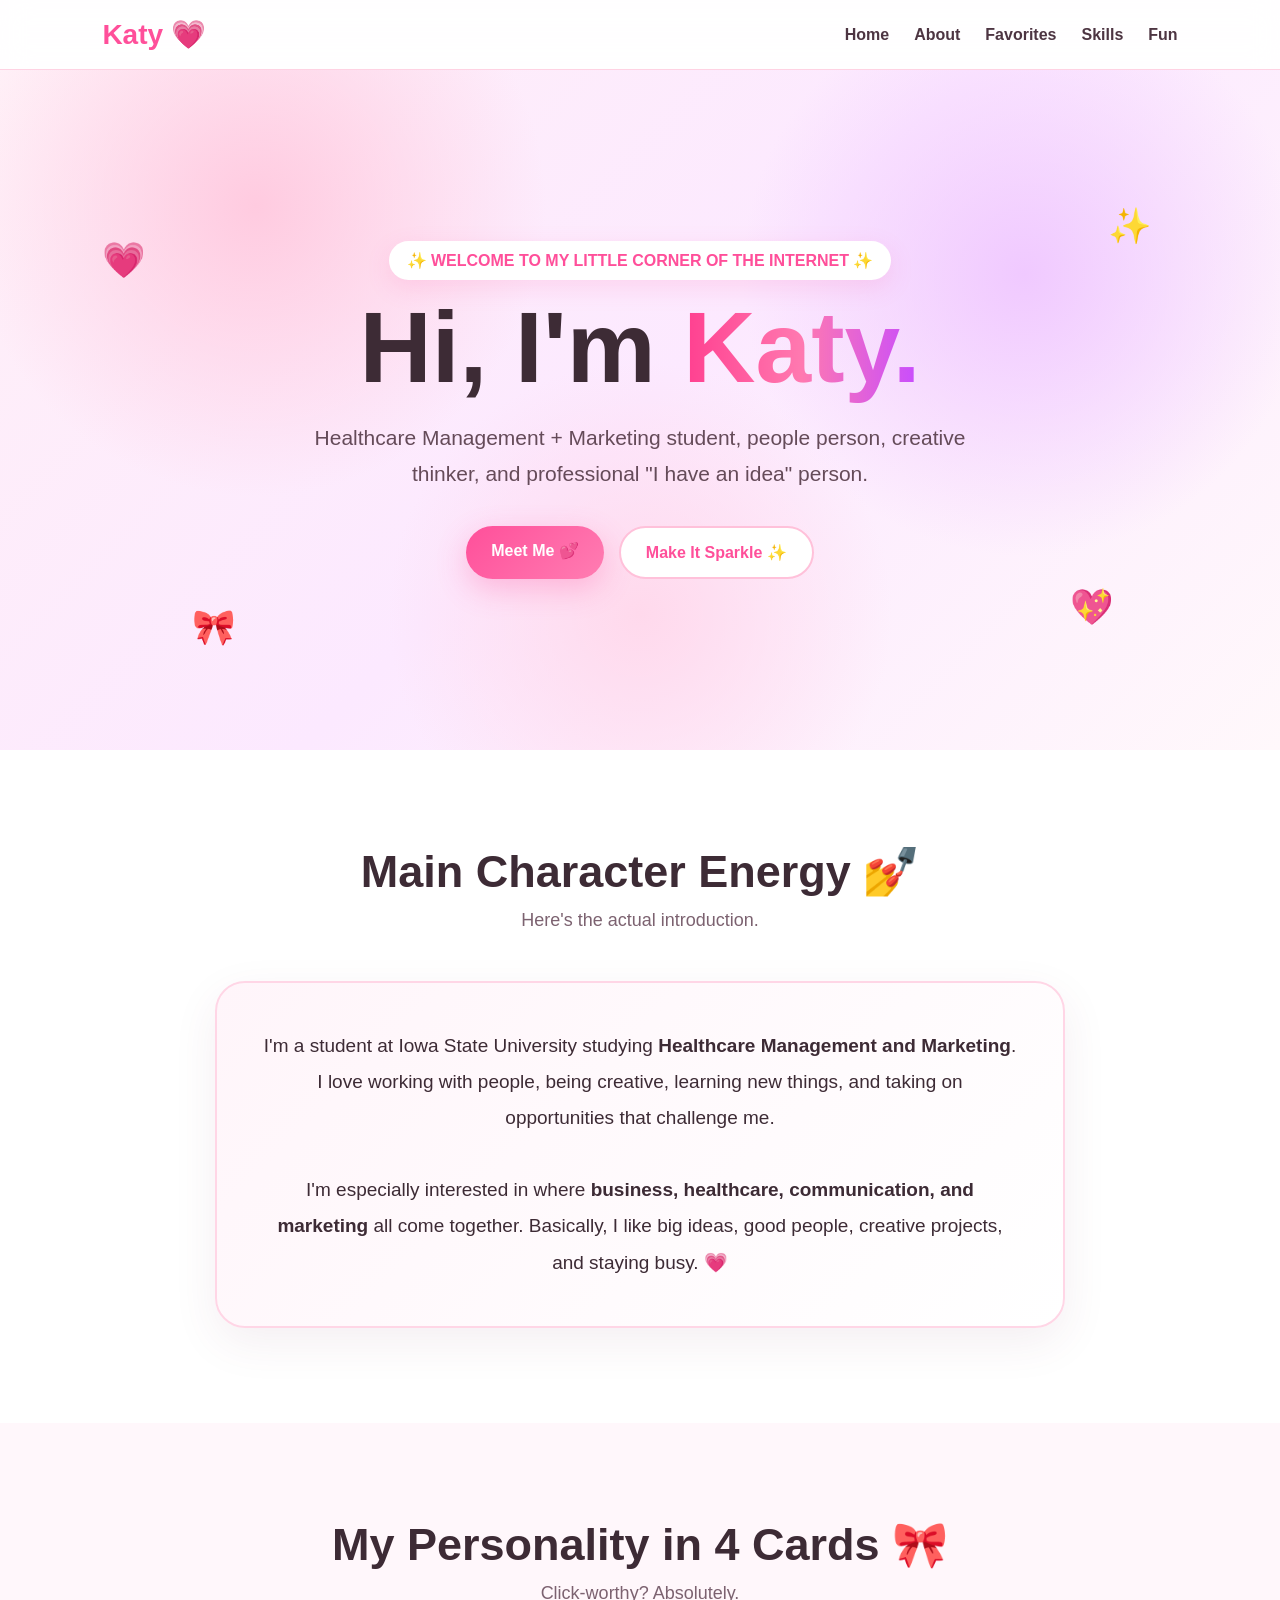
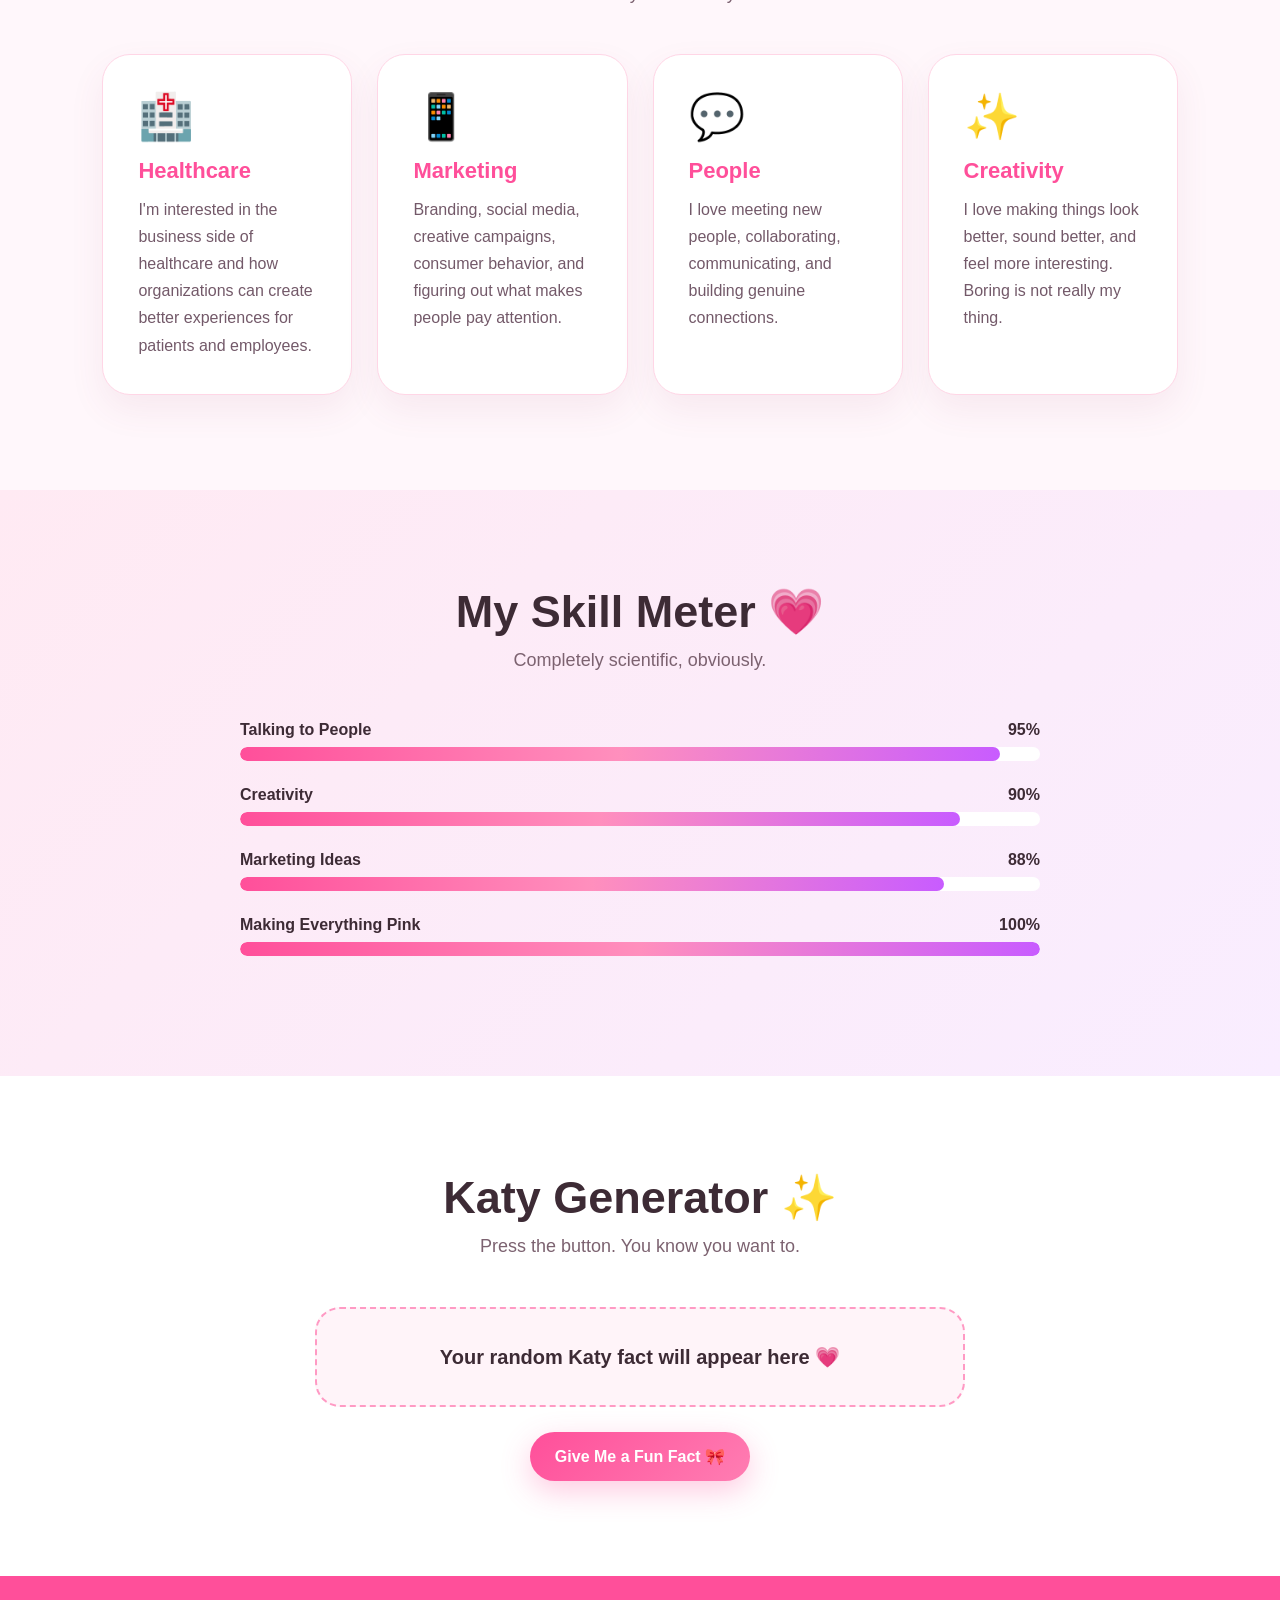
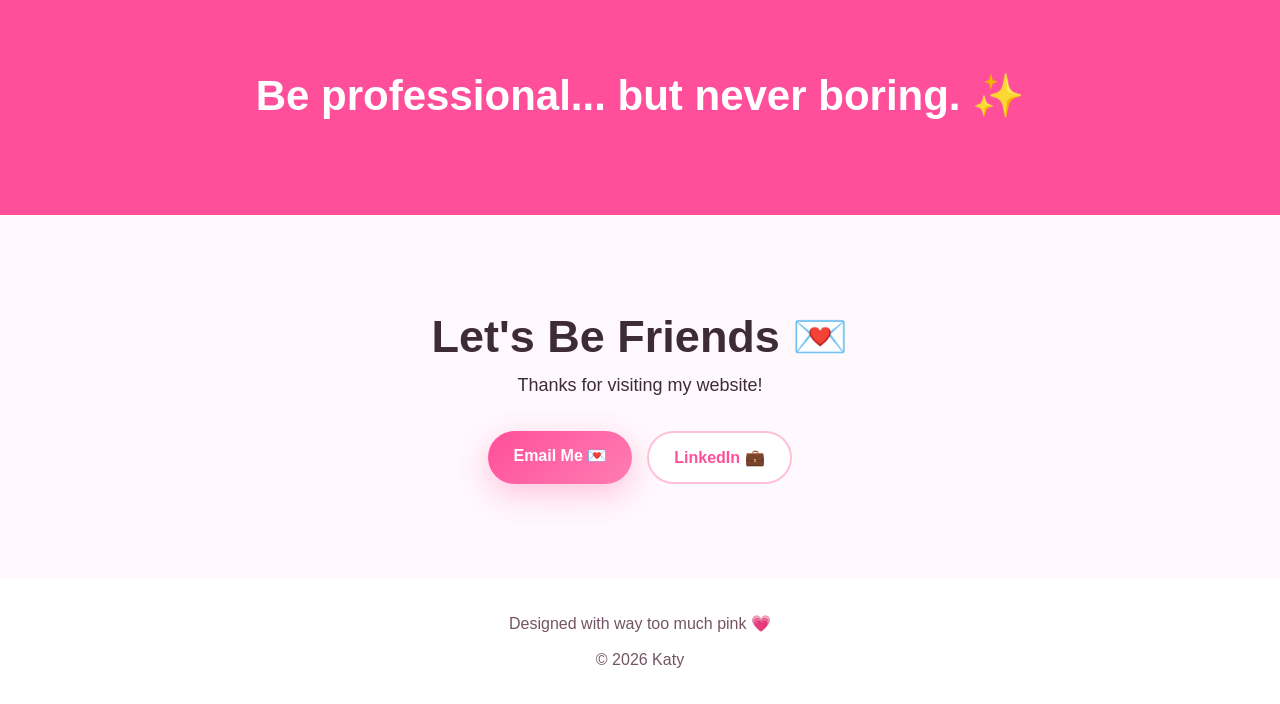
==== index.html @ a63b9158 "Create index.html" ====
<!DOCTYPE html>
<html lang="en">
<head>
  <meta charset="UTF-8" />
  <meta name="viewport" content="width=device-width, initial-scale=1.0" />
  <title>Katy's World 💗</title>

  <style>
    * {
      margin: 0;
      padding: 0;
      box-sizing: border-box;
    }

    html {
      scroll-behavior: smooth;
    }

    body {
      font-family: Arial, Helvetica, sans-serif;
      background: #fff7fb;
      color: #3d2b35;
      overflow-x: hidden;
    }

    /* ================= NAV ================= */

    nav {
      display: flex;
      justify-content: space-between;
      align-items: center;
      padding: 18px 8%;
      position: sticky;
      top: 0;
      z-index: 1000;

      background: rgba(255,255,255,.88);
      backdrop-filter: blur(15px);

      border-bottom: 1px solid #ffd2e3;
    }

    .logo {
      font-size: 28px;
      font-weight: 900;
      color: #ff4f9a;
    }

    nav ul {
      list-style: none;
      display: flex;
      gap: 25px;
    }

    nav a {
      color: #4d3542;
      text-decoration: none;
      font-weight: 700;
      transition: .3s;
    }

    nav a:hover {
      color: #ff4f9a;
    }

    /* ================= HERO ================= */

    .hero {
      min-height: 680px;
      display: flex;
      align-items: center;
      justify-content: center;
      text-align: center;
      padding: 80px 20px;

      position: relative;
      overflow: hidden;

      background:
        radial-gradient(circle at 20% 20%, #ffcbe0 0, transparent 25%),
        radial-gradient(circle at 80% 30%, #f0c9ff 0, transparent 25%),
        radial-gradient(circle at 50% 80%, #ffd9ec 0, transparent 30%),
        linear-gradient(135deg, #fff0f7, #fce9ff, #fff8fb);
    }

    .hero-content {
      max-width: 900px;
      z-index: 5;
    }

    .mini-title {
      display: inline-block;
      background: white;
      padding: 10px 18px;
      border-radius: 30px;
      margin-bottom: 20px;

      color: #ff4f9a;
      font-weight: 900;

      box-shadow: 0 8px 25px rgba(255,79,154,.15);
    }

    .hero h1 {
      font-size: clamp(55px, 9vw, 100px);
      line-height: .95;
      margin-bottom: 25px;
      font-weight: 900;
    }

    .hero h1 span {
      background: linear-gradient(
        90deg,
        #ff3f8f,
        #ff79b0,
        #c74cff
      );

      -webkit-background-clip: text;
      -webkit-text-fill-color: transparent;
    }

    .hero p {
      max-width: 700px;
      margin: auto;
      font-size: 21px;
      line-height: 1.7;
      color: #654b59;
    }

    .buttons {
      display: flex;
      justify-content: center;
      gap: 15px;
      flex-wrap: wrap;
      margin-top: 35px;
    }

    .btn {
      border: none;
      text-decoration: none;
      font-size: 16px;
      font-weight: 900;
      padding: 15px 25px;
      border-radius: 100px;
      cursor: pointer;
      transition: .3s ease;
    }

    .pink-btn {
      background: linear-gradient(135deg,#ff4f9a,#ff7db2);
      color: white;
      box-shadow: 0 10px 30px rgba(255,79,154,.3);
    }

    .pink-btn:hover {
      transform: translateY(-5px) scale(1.04);
      box-shadow: 0 15px 35px rgba(255,79,154,.4);
    }

    .white-btn {
      background: white;
      color: #ff4f9a;
      border: 2px solid #ffc1da;
    }

    .white-btn:hover {
      transform: translateY(-5px);
      background: #fff0f6;
    }

    /* FLOATING DECOR */

    .float {
      position: absolute;
      font-size: 35px;
      animation: float 5s ease-in-out infinite;
    }

    .f1 {
      left: 8%;
      top: 25%;
    }

    .f2 {
      right: 10%;
      top: 20%;
      animation-delay: 1s;
    }

    .f3 {
      left: 15%;
      bottom: 15%;
      animation-delay: 2s;
    }

    .f4 {
      right: 13%;
      bottom: 18%;
      animation-delay: 3s;
    }

    @keyframes float {
      0%,100% {
        transform: translateY(0) rotate(0deg);
      }

      50% {
        transform: translateY(-20px) rotate(8deg);
      }
    }

    /* ================= SECTIONS ================= */

    section {
      padding: 95px 8%;
    }

    .title {
      text-align: center;
      font-size: 45px;
      margin-bottom: 12px;
    }

    .subtitle {
      text-align: center;
      color: #7c6270;
      margin-bottom: 50px;
      font-size: 18px;
    }

    /* ================= ABOUT ================= */

    .about {
      background: white;
    }

    .about-box {
      max-width: 850px;
      margin: auto;
      padding: 45px;

      background: linear-gradient(135deg,#fff5fa,#fff);
      border: 2px solid #ffd6e6;
      border-radius: 30px;

      box-shadow: 0 15px 45px rgba(118,55,83,.08);
    }

    .about-box p {
      text-align: center;
      font-size: 19px;
      line-height: 1.9;
    }

    /* ================= CARDS ================= */

    .card-grid {
      display: grid;
      grid-template-columns: repeat(auto-fit,minmax(230px,1fr));
      gap: 25px;
    }

    .card {
      background: white;
      border-radius: 28px;
      padding: 35px;

      border: 1px solid #ffd6e6;

      box-shadow:
        0 15px 35px rgba(151,67,105,.08);

      transition: .35s ease;
    }

    .card:hover {
      transform: translateY(-12px) rotate(-1deg);
      box-shadow:
        0 25px 50px rgba(255,79,154,.18);

      border-color: #ff9ac4;
    }

    .emoji {
      font-size: 45px;
      margin-bottom: 15px;
    }

    .card h3 {
      color: #ff4f9a;
      font-size: 22px;
      margin-bottom: 12px;
    }

    .card p {
      line-height: 1.7;
      color: #735969;
    }

    /* ================= SKILLS ================= */

    .skills {
      background: linear-gradient(135deg,#ffeaf3,#f9edff);
    }

    .skill-wrap {
      max-width: 800px;
      margin: auto;
    }

    .skill {
      margin: 25px 0;
    }

    .skill-top {
      display: flex;
      justify-content: space-between;
      margin-bottom: 8px;
      font-weight: 800;
    }

    .skill-bar {
      height: 14px;
      background: white;
      border-radius: 50px;
      overflow: hidden;
    }

    .skill-fill {
      height: 100%;
      border-radius: 50px;
      background: linear-gradient(
        90deg,
        #ff4f9a,
        #ff8fbd,
        #c85cff
      );
    }

    /* ================= FUN FACT ================= */

    .fun {
      text-align: center;
      background: white;
    }

    .fact-box {
      max-width: 650px;
      margin: 25px auto;
      min-height: 100px;

      display: flex;
      align-items: center;
      justify-content: center;

      padding: 25px;
      border-radius: 25px;

      background: #fff4f9;
      border: 2px dashed #ff9ac4;

      font-size: 20px;
      font-weight: 700;
    }

    /* ================= QUOTE ================= */

    .quote {
      text-align: center;
      background: #ff4f9a;
      color: white;
    }

    .quote h2 {
      font-size: 42px;
      max-width: 800px;
      margin: auto;
    }

    /* ================= CONTACT ================= */

    .contact {
      text-align: center;
      background: #fff8fc;
    }

    .contact p {
      margin-bottom: 25px;
      font-size: 18px;
    }

    /* ================= FOOTER ================= */

    footer {
      padding: 35px;
      text-align: center;
      color: #745464;
      background: white;
    }

    /* ================= CONFETTI ================= */

    .confetti {
      position: fixed;
      width: 10px;
      height: 10px;
      top: -10px;
      border-radius: 3px;
      z-index: 9999;

      animation: fall 2.5s linear forwards;
    }

    @keyframes fall {
      to {
        transform: translateY(100vh) rotate(720deg);
        opacity: 0;
      }
    }

    /* ================= MOBILE ================= */

    @media(max-width:700px) {

      nav {
        flex-direction: column;
        gap: 12px;
      }

      nav ul {
        gap: 12px;
        font-size: 13px;
      }

      .hero {
        min-height: 600px;
      }

      .float {
        font-size: 25px;
      }

      .title {
        font-size: 35px;
      }

      .about-box {
        padding: 28px;
      }
    }

  </style>
</head>

<body>

  <!-- NAVIGATION -->

  <nav>

    <div class="logo">
      Katy 💗
    </div>

    <ul>
      <li><a href="#home">Home</a></li>
      <li><a href="#about">About</a></li>
      <li><a href="#favorites">Favorites</a></li>
      <li><a href="#skills">Skills</a></li>
      <li><a href="#fun">Fun</a></li>
    </ul>

  </nav>


  <!-- HERO -->

  <section class="hero" id="home">

    <div class="float f1">💗</div>
    <div class="float f2">✨</div>
    <div class="float f3">🎀</div>
    <div class="float f4">💖</div>

    <div class="hero-content">

      <div class="mini-title">
        ✨ WELCOME TO MY LITTLE CORNER OF THE INTERNET ✨
      </div>

      <h1>
        Hi, I'm <span>Katy.</span>
      </h1>

      <p>
        Healthcare Management + Marketing student,
        people person, creative thinker, and professional
        "I have an idea" person.
      </p>

      <div class="buttons">

        <a href="#about" class="btn pink-btn">
          Meet Me 💕
        </a>

        <button class="btn white-btn" id="confettiButton">
          Make It Sparkle ✨
        </button>

      </div>

    </div>

  </section>


  <!-- ABOUT -->

  <section class="about" id="about">

    <h2 class="title">
      Main Character Energy 💅
    </h2>

    <p class="subtitle">
      Here's the actual introduction.
    </p>

    <div class="about-box">

      <p>
        I'm a student at Iowa State University studying
        <strong>Healthcare Management and Marketing</strong>.
        I love working with people, being creative,
        learning new things, and taking on opportunities
        that challenge me.

        <br><br>

        I'm especially interested in where
        <strong>business, healthcare, communication,
        and marketing</strong> all come together.

        Basically, I like big ideas, good people,
        creative projects, and staying busy. 💗
      </p>

    </div>

  </section>


  <!-- FAVORITES -->

  <section id="favorites">

    <h2 class="title">
      My Personality in 4 Cards 🎀
    </h2>

    <p class="subtitle">
      Click-worthy? Absolutely.
    </p>

    <div class="card-grid">

      <div class="card">

        <div class="emoji">🏥</div>

        <h3>Healthcare</h3>

        <p>
          I'm interested in the business side of healthcare
          and how organizations can create better experiences
          for patients and employees.
        </p>

      </div>


      <div class="card">

        <div class="emoji">📱</div>

        <h3>Marketing</h3>

        <p>
          Branding, social media, creative campaigns,
          consumer behavior, and figuring out what
          makes people pay attention.
        </p>

      </div>


      <div class="card">

        <div class="emoji">💬</div>

        <h3>People</h3>

        <p>
          I love meeting new people, collaborating,
          communicating, and building genuine connections.
        </p>

      </div>


      <div class="card">

        <div class="emoji">✨</div>

        <h3>Creativity</h3>

        <p>
          I love making things look better,
          sound better, and feel more interesting.
          Boring is not really my thing.
        </p>

      </div>

    </div>

  </section>


  <!-- SKILLS -->

  <section class="skills" id="skills">

    <h2 class="title">
      My Skill Meter 💗
    </h2>

    <p class="subtitle">
      Completely scientific, obviously.
    </p>

    <div class="skill-wrap">

      <div class="skill">

        <div class="skill-top">
          <span>Talking to People</span>
          <span>95%</span>
        </div>

        <div class="skill-bar">
          <div class="skill-fill" style="width:95%"></div>
        </div>

      </div>


      <div class="skill">

        <div class="skill-top">
          <span>Creativity</span>
          <span>90%</span>
        </div>

        <div class="skill-bar">
          <div class="skill-fill" style="width:90%"></div>
        </div>

      </div>


      <div class="skill">

        <div class="skill-top">
          <span>Marketing Ideas</span>
          <span>88%</span>
        </div>

        <div class="skill-bar">
          <div class="skill-fill" style="width:88%"></div>
        </div>

      </div>


      <div class="skill">

        <div class="skill-top">
          <span>Making Everything Pink</span>
          <span>100%</span>
        </div>

        <div class="skill-bar">
          <div class="skill-fill" style="width:100%"></div>
        </div>

      </div>

    </div>

  </section>


  <!-- FUN FACT -->

  <section class="fun" id="fun">

    <h2 class="title">
      Katy Generator ✨
    </h2>

    <p class="subtitle">
      Press the button. You know you want to.
    </p>

    <div class="fact-box" id="factBox">
      Your random Katy fact will appear here 💗
    </div>

    <button class="btn pink-btn" id="factButton">
      Give Me a Fun Fact 🎀
    </button>

  </section>


  <!-- QUOTE -->

  <section class="quote">

    <h2>
      Be professional... but never boring. ✨
    </h2>

  </section>


  <!-- CONTACT -->

  <section class="contact">

    <h2 class="title">
      Let's Be Friends 💌
    </h2>

    <p>
      Thanks for visiting my website!
    </p>

    <div class="buttons">

      <a
        class="btn pink-btn"
        href="mailto:youremail@example.com"
      >
        Email Me 💌
      </a>

      <a
        class="btn white-btn"
        href="https://www.linkedin.com/"
        target="_blank"
      >
        LinkedIn 💼
      </a>

    </div>

  </section>


  <!-- FOOTER -->

  <footer>

    Designed with way too much pink 💗
    <br><br>
    © 2026 Katy

  </footer>


  <script>

    /* RANDOM FACT BUTTON */

    const facts = [

      "🎓 I study Healthcare Management and Marketing at Iowa State University.",

      "💬 I love meeting new people and working with different personalities.",

      "📱 Marketing and social media are some of my favorite creative interests.",

      "✨ I love trying new things and finding opportunities to grow.",

      "💗 Pink automatically makes everything better.",

      "🌪️ Go Cyclones!",

      "💼 My ideal career combines business, healthcare, communication, and people.",

      "🎀 I firmly believe a website can be professional AND cute."

    ];

    const factButton =
      document.getElementById("factButton");

    const factBox =
      document.getElementById("factBox");

    factButton.addEventListener("click", () => {

      const random =
        Math.floor(Math.random() * facts.length);

      factBox.textContent = facts[random];

    });


    /* CONFETTI BUTTON */

    const confettiButton =
      document.getElementById("confettiButton");

    confettiButton.addEventListener("click", () => {

      const colors = [
        "#ff4f9a",
        "#ff9ac4",
        "#ffc7dd",
        "#d875ff",
        "#ffffff"
      ];

      for(let i = 0; i < 70; i++) {

        const confetti =
          document.createElement("div");

        confetti.classList.add("confetti");

        confetti.style.left =
          Math.random() * 100 + "vw";

        confetti.style.background =
          colors[
            Math.floor(
              Math.random() * colors.length
            )
          ];

        confetti.style.animationDuration =
          (1.5 + Math.random() * 2) + "s";

        document.body.appendChild(confetti);

        setTimeout(() => {
          confetti.remove();
        }, 3500);

      }

    });

  </script>

</body>
</html>
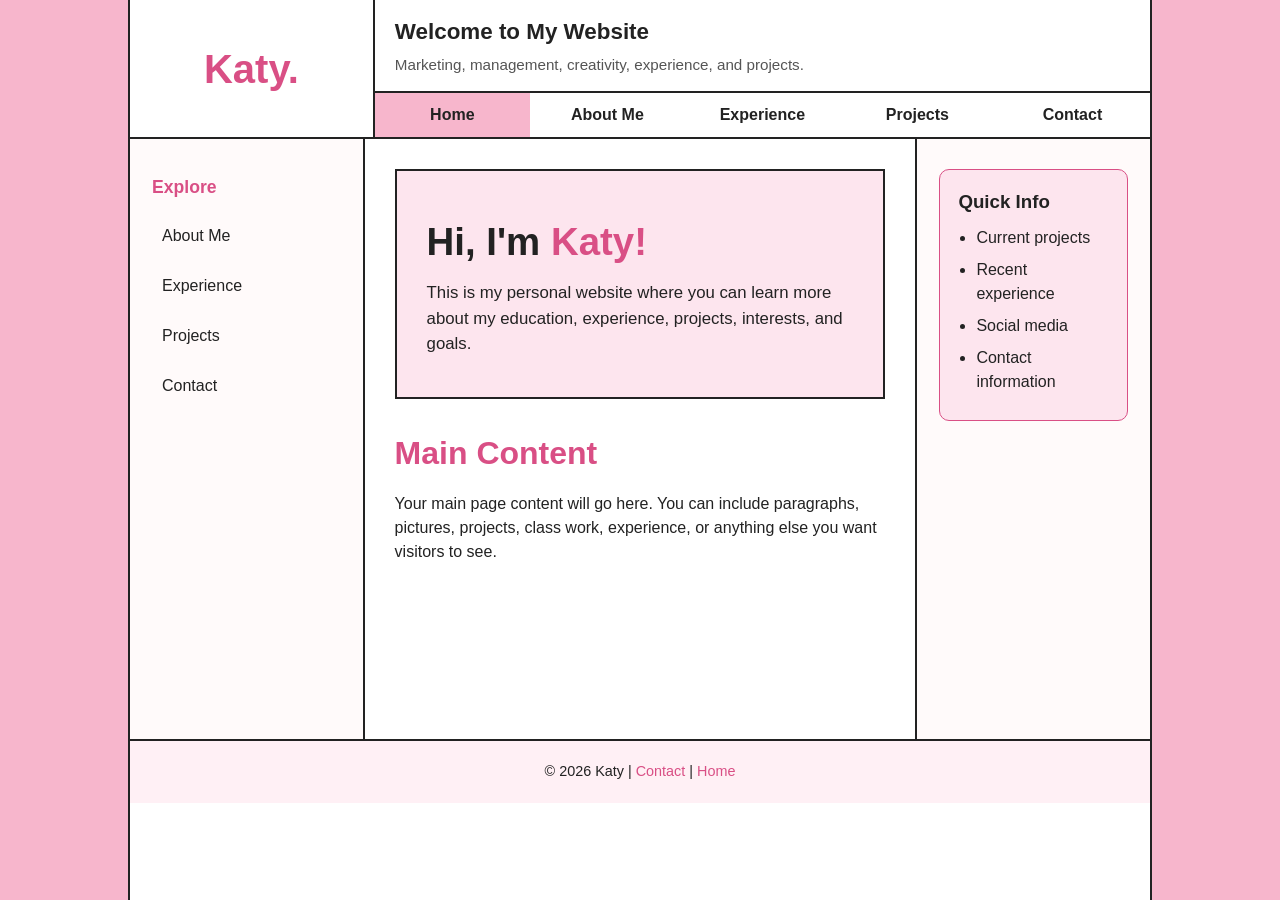
==== commit 6864b7ab: "Update index.html" ====
--- a/index.html
+++ b/index.html
@@ -1,873 +1,269 @@
 <!DOCTYPE html>
+
 <html lang="en">
+
 <head>
-  <meta charset="UTF-8" />
-  <meta name="viewport" content="width=device-width, initial-scale=1.0" />
-  <title>Katy's World 💗</title>
-
-  <style>
-    * {
-      margin: 0;
-      padding: 0;
-      box-sizing: border-box;
-    }
-
-    html {
-      scroll-behavior: smooth;
-    }
-
-    body {
-      font-family: Arial, Helvetica, sans-serif;
-      background: #fff7fb;
-      color: #3d2b35;
-      overflow-x: hidden;
-    }
-
-    /* ================= NAV ================= */
-
-    nav {
-      display: flex;
-      justify-content: space-between;
-      align-items: center;
-      padding: 18px 8%;
-      position: sticky;
-      top: 0;
-      z-index: 1000;
-
-      background: rgba(255,255,255,.88);
-      backdrop-filter: blur(15px);
-
-      border-bottom: 1px solid #ffd2e3;
-    }
-
-    .logo {
-      font-size: 28px;
-      font-weight: 900;
-      color: #ff4f9a;
-    }
-
-    nav ul {
-      list-style: none;
-      display: flex;
-      gap: 25px;
-    }
-
-    nav a {
-      color: #4d3542;
-      text-decoration: none;
-      font-weight: 700;
-      transition: .3s;
-    }
-
-    nav a:hover {
-      color: #ff4f9a;
-    }
-
-    /* ================= HERO ================= */
-
-    .hero {
-      min-height: 680px;
-      display: flex;
-      align-items: center;
-      justify-content: center;
-      text-align: center;
-      padding: 80px 20px;
-
-      position: relative;
-      overflow: hidden;
-
-      background:
-        radial-gradient(circle at 20% 20%, #ffcbe0 0, transparent 25%),
-        radial-gradient(circle at 80% 30%, #f0c9ff 0, transparent 25%),
-        radial-gradient(circle at 50% 80%, #ffd9ec 0, transparent 30%),
-        linear-gradient(135deg, #fff0f7, #fce9ff, #fff8fb);
-    }
-
-    .hero-content {
-      max-width: 900px;
-      z-index: 5;
-    }
-
-    .mini-title {
-      display: inline-block;
-      background: white;
-      padding: 10px 18px;
-      border-radius: 30px;
-      margin-bottom: 20px;
-
-      color: #ff4f9a;
-      font-weight: 900;
-
-      box-shadow: 0 8px 25px rgba(255,79,154,.15);
-    }
-
-    .hero h1 {
-      font-size: clamp(55px, 9vw, 100px);
-      line-height: .95;
-      margin-bottom: 25px;
-      font-weight: 900;
-    }
-
-    .hero h1 span {
-      background: linear-gradient(
-        90deg,
-        #ff3f8f,
-        #ff79b0,
-        #c74cff
-      );
-
-      -webkit-background-clip: text;
-      -webkit-text-fill-color: transparent;
-    }
-
-    .hero p {
-      max-width: 700px;
-      margin: auto;
-      font-size: 21px;
-      line-height: 1.7;
-      color: #654b59;
-    }
-
-    .buttons {
-      display: flex;
-      justify-content: center;
-      gap: 15px;
-      flex-wrap: wrap;
-      margin-top: 35px;
-    }
-
-    .btn {
-      border: none;
-      text-decoration: none;
-      font-size: 16px;
-      font-weight: 900;
-      padding: 15px 25px;
-      border-radius: 100px;
-      cursor: pointer;
-      transition: .3s ease;
-    }
-
-    .pink-btn {
-      background: linear-gradient(135deg,#ff4f9a,#ff7db2);
-      color: white;
-      box-shadow: 0 10px 30px rgba(255,79,154,.3);
-    }
-
-    .pink-btn:hover {
-      transform: translateY(-5px) scale(1.04);
-      box-shadow: 0 15px 35px rgba(255,79,154,.4);
-    }
-
-    .white-btn {
-      background: white;
-      color: #ff4f9a;
-      border: 2px solid #ffc1da;
-    }
-
-    .white-btn:hover {
-      transform: translateY(-5px);
-      background: #fff0f6;
-    }
-
-    /* FLOATING DECOR */
-
-    .float {
-      position: absolute;
-      font-size: 35px;
-      animation: float 5s ease-in-out infinite;
-    }
-
-    .f1 {
-      left: 8%;
-      top: 25%;
-    }
-
-    .f2 {
-      right: 10%;
-      top: 20%;
-      animation-delay: 1s;
-    }
-
-    .f3 {
-      left: 15%;
-      bottom: 15%;
-      animation-delay: 2s;
-    }
-
-    .f4 {
-      right: 13%;
-      bottom: 18%;
-      animation-delay: 3s;
-    }
-
-    @keyframes float {
-      0%,100% {
-        transform: translateY(0) rotate(0deg);
-      }
-
-      50% {
-        transform: translateY(-20px) rotate(8deg);
-      }
-    }
-
-    /* ================= SECTIONS ================= */
-
-    section {
-      padding: 95px 8%;
-    }
-
-    .title {
-      text-align: center;
-      font-size: 45px;
-      margin-bottom: 12px;
-    }
-
-    .subtitle {
-      text-align: center;
-      color: #7c6270;
-      margin-bottom: 50px;
-      font-size: 18px;
-    }
-
-    /* ================= ABOUT ================= */
-
-    .about {
-      background: white;
-    }
-
-    .about-box {
-      max-width: 850px;
-      margin: auto;
-      padding: 45px;
-
-      background: linear-gradient(135deg,#fff5fa,#fff);
-      border: 2px solid #ffd6e6;
-      border-radius: 30px;
-
-      box-shadow: 0 15px 45px rgba(118,55,83,.08);
-    }
-
-    .about-box p {
-      text-align: center;
-      font-size: 19px;
-      line-height: 1.9;
-    }
-
-    /* ================= CARDS ================= */
-
-    .card-grid {
-      display: grid;
-      grid-template-columns: repeat(auto-fit,minmax(230px,1fr));
-      gap: 25px;
-    }
-
-    .card {
-      background: white;
-      border-radius: 28px;
-      padding: 35px;
-
-      border: 1px solid #ffd6e6;
-
-      box-shadow:
-        0 15px 35px rgba(151,67,105,.08);
-
-      transition: .35s ease;
-    }
-
-    .card:hover {
-      transform: translateY(-12px) rotate(-1deg);
-      box-shadow:
-        0 25px 50px rgba(255,79,154,.18);
-
-      border-color: #ff9ac4;
-    }
-
-    .emoji {
-      font-size: 45px;
-      margin-bottom: 15px;
-    }
-
-    .card h3 {
-      color: #ff4f9a;
-      font-size: 22px;
-      margin-bottom: 12px;
-    }
-
-    .card p {
-      line-height: 1.7;
-      color: #735969;
-    }
-
-    /* ================= SKILLS ================= */
-
-    .skills {
-      background: linear-gradient(135deg,#ffeaf3,#f9edff);
-    }
-
-    .skill-wrap {
-      max-width: 800px;
-      margin: auto;
-    }
-
-    .skill {
-      margin: 25px 0;
-    }
-
-    .skill-top {
-      display: flex;
-      justify-content: space-between;
-      margin-bottom: 8px;
-      font-weight: 800;
-    }
-
-    .skill-bar {
-      height: 14px;
-      background: white;
-      border-radius: 50px;
-      overflow: hidden;
-    }
-
-    .skill-fill {
-      height: 100%;
-      border-radius: 50px;
-      background: linear-gradient(
-        90deg,
-        #ff4f9a,
-        #ff8fbd,
-        #c85cff
-      );
-    }
-
-    /* ================= FUN FACT ================= */
-
-    .fun {
-      text-align: center;
-      background: white;
-    }
-
-    .fact-box {
-      max-width: 650px;
-      margin: 25px auto;
-      min-height: 100px;
-
-      display: flex;
-      align-items: center;
-      justify-content: center;
-
-      padding: 25px;
-      border-radius: 25px;
-
-      background: #fff4f9;
-      border: 2px dashed #ff9ac4;
-
-      font-size: 20px;
-      font-weight: 700;
-    }
-
-    /* ================= QUOTE ================= */
-
-    .quote {
-      text-align: center;
-      background: #ff4f9a;
-      color: white;
-    }
-
-    .quote h2 {
-      font-size: 42px;
-      max-width: 800px;
-      margin: auto;
-    }
-
-    /* ================= CONTACT ================= */
-
-    .contact {
-      text-align: center;
-      background: #fff8fc;
-    }
-
-    .contact p {
-      margin-bottom: 25px;
-      font-size: 18px;
-    }
-
-    /* ================= FOOTER ================= */
-
-    footer {
-      padding: 35px;
-      text-align: center;
-      color: #745464;
-      background: white;
-    }
-
-    /* ================= CONFETTI ================= */
-
-    .confetti {
-      position: fixed;
-      width: 10px;
-      height: 10px;
-      top: -10px;
-      border-radius: 3px;
-      z-index: 9999;
-
-      animation: fall 2.5s linear forwards;
-    }
-
-    @keyframes fall {
-      to {
-        transform: translateY(100vh) rotate(720deg);
-        opacity: 0;
-      }
-    }
-
-    /* ================= MOBILE ================= */
-
-    @media(max-width:700px) {
-
-      nav {
-        flex-direction: column;
-        gap: 12px;
-      }
-
-      nav ul {
-        gap: 12px;
-        font-size: 13px;
-      }
-
-      .hero {
-        min-height: 600px;
-      }
-
-      .float {
-        font-size: 25px;
-      }
-
-      .title {
-        font-size: 35px;
-      }
-
-      .about-box {
-        padding: 28px;
-      }
-    }
-
-  </style>
+
+    <meta charset="UTF-8">
+
+    <meta
+        name="viewport"
+        content="width=device-width, initial-scale=1.0"
+    >
+
+    <title>Katy's Website</title>
+
+    <link
+        rel="stylesheet"
+        href="style.css"
+    >
+
 </head>
 
+
 <body>
 
-  <!-- NAVIGATION -->
-
-  <nav>
-
-    <div class="logo">
-      Katy 💗
+
+<div class="site-wrapper">
+
+
+    <!-- HEADER -->
+
+    <header class="site-header">
+
+
+        <div class="logo-area">
+
+            <a href="index.html">
+                Katy.
+            </a>
+
+
+            <button
+                class="menu-toggle"
+                id="menu-toggle"
+            >
+                ☰
+            </button>
+
+        </div>
+
+
+
+        <div class="header-right">
+
+
+            <div class="header-info">
+
+                <div>
+
+                    <h1>
+                        Welcome to My Website
+                    </h1>
+
+                    <p>
+                        Marketing, management,
+                        creativity, experience,
+                        and projects.
+                    </p>
+
+                </div>
+
+            </div>
+
+
+
+            <!-- JS CREATES NAV HERE -->
+
+            <nav
+                class="primary-nav"
+                id="primary-navigation"
+            >
+            </nav>
+
+
+        </div>
+
+
+    </header>
+
+
+
+    <!-- MAIN 3-COLUMN LAYOUT -->
+
+    <div class="page-layout">
+
+
+        <!-- LEFT NAVIGATION -->
+
+        <aside class="left-sidebar">
+
+            <h2>
+                Explore
+            </h2>
+
+
+            <ul class="side-nav">
+
+                <li>
+                    <a href="about.html">
+                        About Me
+                    </a>
+                </li>
+
+                <li>
+                    <a href="experience.html">
+                        Experience
+                    </a>
+                </li>
+
+                <li>
+                    <a href="projects.html">
+                        Projects
+                    </a>
+                </li>
+
+                <li>
+                    <a href="contact.html">
+                        Contact
+                    </a>
+                </li>
+
+            </ul>
+
+        </aside>
+
+
+
+        <!-- MAIN CONTENT -->
+
+        <main class="main-content">
+
+
+            <section class="hero">
+
+                <h1>
+                    Hi, I'm
+                    <span>Katy!</span>
+                </h1>
+
+                <p>
+                    This is my personal website
+                    where you can learn more
+                    about my education,
+                    experience, projects,
+                    interests, and goals.
+                </p>
+
+            </section>
+
+
+
+            <section class="content-section">
+
+                <h2>
+                    Main Content
+                </h2>
+
+                <p>
+                    Your main page content will
+                    go here. You can include
+                    paragraphs, pictures,
+                    projects, class work,
+                    experience, or anything
+                    else you want visitors to
+                    see.
+                </p>
+
+            </section>
+
+
+        </main>
+
+
+
+        <!-- RIGHT SIDEBAR -->
+
+        <aside class="right-sidebar">
+
+
+            <div class="sticky-box">
+
+                <h3>
+                    Quick Info
+                </h3>
+
+                <ul>
+
+                    <li>
+                        Current projects
+                    </li>
+
+                    <li>
+                        Recent experience
+                    </li>
+
+                    <li>
+                        Social media
+                    </li>
+
+                    <li>
+                        Contact information
+                    </li>
+
+                </ul>
+
+            </div>
+
+
+        </aside>
+
+
     </div>
 
-    <ul>
-      <li><a href="#home">Home</a></li>
-      <li><a href="#about">About</a></li>
-      <li><a href="#favorites">Favorites</a></li>
-      <li><a href="#skills">Skills</a></li>
-      <li><a href="#fun">Fun</a></li>
-    </ul>
-
-  </nav>
-
-
-  <!-- HERO -->
-
-  <section class="hero" id="home">
-
-    <div class="float f1">💗</div>
-    <div class="float f2">✨</div>
-    <div class="float f3">🎀</div>
-    <div class="float f4">💖</div>
-
-    <div class="hero-content">
-
-      <div class="mini-title">
-        ✨ WELCOME TO MY LITTLE CORNER OF THE INTERNET ✨
-      </div>
-
-      <h1>
-        Hi, I'm <span>Katy.</span>
-      </h1>
-
-      <p>
-        Healthcare Management + Marketing student,
-        people person, creative thinker, and professional
-        "I have an idea" person.
-      </p>
-
-      <div class="buttons">
-
-        <a href="#about" class="btn pink-btn">
-          Meet Me 💕
-        </a>
-
-        <button class="btn white-btn" id="confettiButton">
-          Make It Sparkle ✨
-        </button>
-
-      </div>
-
-    </div>
-
-  </section>
-
-
-  <!-- ABOUT -->
-
-  <section class="about" id="about">
-
-    <h2 class="title">
-      Main Character Energy 💅
-    </h2>
-
-    <p class="subtitle">
-      Here's the actual introduction.
-    </p>
-
-    <div class="about-box">
-
-      <p>
-        I'm a student at Iowa State University studying
-        <strong>Healthcare Management and Marketing</strong>.
-        I love working with people, being creative,
-        learning new things, and taking on opportunities
-        that challenge me.
-
-        <br><br>
-
-        I'm especially interested in where
-        <strong>business, healthcare, communication,
-        and marketing</strong> all come together.
-
-        Basically, I like big ideas, good people,
-        creative projects, and staying busy. 💗
-      </p>
-
-    </div>
-
-  </section>
-
-
-  <!-- FAVORITES -->
-
-  <section id="favorites">
-
-    <h2 class="title">
-      My Personality in 4 Cards 🎀
-    </h2>
-
-    <p class="subtitle">
-      Click-worthy? Absolutely.
-    </p>
-
-    <div class="card-grid">
-
-      <div class="card">
-
-        <div class="emoji">🏥</div>
-
-        <h3>Healthcare</h3>
+
+
+    <!-- FOOTER -->
+
+    <footer class="site-footer">
 
         <p>
-          I'm interested in the business side of healthcare
-          and how organizations can create better experiences
-          for patients and employees.
+
+            &copy;
+            <span id="current-year"></span>
+            Katy
+
+            |
+            <a href="contact.html">
+                Contact
+            </a>
+
+            |
+            <a href="index.html">
+                Home
+            </a>
+
         </p>
 
-      </div>
-
-
-      <div class="card">
-
-        <div class="emoji">📱</div>
-
-        <h3>Marketing</h3>
-
-        <p>
-          Branding, social media, creative campaigns,
-          consumer behavior, and figuring out what
-          makes people pay attention.
-        </p>
-
-      </div>
-
-
-      <div class="card">
-
-        <div class="emoji">💬</div>
-
-        <h3>People</h3>
-
-        <p>
-          I love meeting new people, collaborating,
-          communicating, and building genuine connections.
-        </p>
-
-      </div>
-
-
-      <div class="card">
-
-        <div class="emoji">✨</div>
-
-        <h3>Creativity</h3>
-
-        <p>
-          I love making things look better,
-          sound better, and feel more interesting.
-          Boring is not really my thing.
-        </p>
-
-      </div>
-
-    </div>
-
-  </section>
-
-
-  <!-- SKILLS -->
-
-  <section class="skills" id="skills">
-
-    <h2 class="title">
-      My Skill Meter 💗
-    </h2>
-
-    <p class="subtitle">
-      Completely scientific, obviously.
-    </p>
-
-    <div class="skill-wrap">
-
-      <div class="skill">
-
-        <div class="skill-top">
-          <span>Talking to People</span>
-          <span>95%</span>
-        </div>
-
-        <div class="skill-bar">
-          <div class="skill-fill" style="width:95%"></div>
-        </div>
-
-      </div>
-
-
-      <div class="skill">
-
-        <div class="skill-top">
-          <span>Creativity</span>
-          <span>90%</span>
-        </div>
-
-        <div class="skill-bar">
-          <div class="skill-fill" style="width:90%"></div>
-        </div>
-
-      </div>
-
-
-      <div class="skill">
-
-        <div class="skill-top">
-          <span>Marketing Ideas</span>
-          <span>88%</span>
-        </div>
-
-        <div class="skill-bar">
-          <div class="skill-fill" style="width:88%"></div>
-        </div>
-
-      </div>
-
-
-      <div class="skill">
-
-        <div class="skill-top">
-          <span>Making Everything Pink</span>
-          <span>100%</span>
-        </div>
-
-        <div class="skill-bar">
-          <div class="skill-fill" style="width:100%"></div>
-        </div>
-
-      </div>
-
-    </div>
-
-  </section>
-
-
-  <!-- FUN FACT -->
-
-  <section class="fun" id="fun">
-
-    <h2 class="title">
-      Katy Generator ✨
-    </h2>
-
-    <p class="subtitle">
-      Press the button. You know you want to.
-    </p>
-
-    <div class="fact-box" id="factBox">
-      Your random Katy fact will appear here 💗
-    </div>
-
-    <button class="btn pink-btn" id="factButton">
-      Give Me a Fun Fact 🎀
-    </button>
-
-  </section>
-
-
-  <!-- QUOTE -->
-
-  <section class="quote">
-
-    <h2>
-      Be professional... but never boring. ✨
-    </h2>
-
-  </section>
-
-
-  <!-- CONTACT -->
-
-  <section class="contact">
-
-    <h2 class="title">
-      Let's Be Friends 💌
-    </h2>
-
-    <p>
-      Thanks for visiting my website!
-    </p>
-
-    <div class="buttons">
-
-      <a
-        class="btn pink-btn"
-        href="mailto:youremail@example.com"
-      >
-        Email Me 💌
-      </a>
-
-      <a
-        class="btn white-btn"
-        href="https://www.linkedin.com/"
-        target="_blank"
-      >
-        LinkedIn 💼
-      </a>
-
-    </div>
-
-  </section>
-
-
-  <!-- FOOTER -->
-
-  <footer>
-
-    Designed with way too much pink 💗
-    <br><br>
-    © 2026 Katy
-
-  </footer>
-
-
-  <script>
-
-    /* RANDOM FACT BUTTON */
-
-    const facts = [
-
-      "🎓 I study Healthcare Management and Marketing at Iowa State University.",
-
-      "💬 I love meeting new people and working with different personalities.",
-
-      "📱 Marketing and social media are some of my favorite creative interests.",
-
-      "✨ I love trying new things and finding opportunities to grow.",
-
-      "💗 Pink automatically makes everything better.",
-
-      "🌪️ Go Cyclones!",
-
-      "💼 My ideal career combines business, healthcare, communication, and people.",
-
-      "🎀 I firmly believe a website can be professional AND cute."
-
-    ];
-
-    const factButton =
-      document.getElementById("factButton");
-
-    const factBox =
-      document.getElementById("factBox");
-
-    factButton.addEventListener("click", () => {
-
-      const random =
-        Math.floor(Math.random() * facts.length);
-
-      factBox.textContent = facts[random];
-
-    });
-
-
-    /* CONFETTI BUTTON */
-
-    const confettiButton =
-      document.getElementById("confettiButton");
-
-    confettiButton.addEventListener("click", () => {
-
-      const colors = [
-        "#ff4f9a",
-        "#ff9ac4",
-        "#ffc7dd",
-        "#d875ff",
-        "#ffffff"
-      ];
-
-      for(let i = 0; i < 70; i++) {
-
-        const confetti =
-          document.createElement("div");
-
-        confetti.classList.add("confetti");
-
-        confetti.style.left =
-          Math.random() * 100 + "vw";
-
-        confetti.style.background =
-          colors[
-            Math.floor(
-              Math.random() * colors.length
-            )
-          ];
-
-        confetti.style.animationDuration =
-          (1.5 + Math.random() * 2) + "s";
-
-        document.body.appendChild(confetti);
-
-        setTimeout(() => {
-          confetti.remove();
-        }, 3500);
-
-      }
-
-    });
-
-  </script>
+    </footer>
+
+
+</div>
+
+
+<script src="navigation.js"></script>
+
+
+<script>
+
+    document.getElementById(
+        "current-year"
+    ).textContent =
+        new Date().getFullYear();
+
+</script>
+
 
 </body>
+
 </html>
--- a/style.css
+++ b/style.css
@@ -0,0 +1,576 @@
+/* =========================================
+   GLOBAL RESET
+========================================= */
+
+* {
+    margin: 0;
+    padding: 0;
+    box-sizing: border-box;
+}
+
+html {
+    scroll-behavior: smooth;
+}
+
+body {
+    font-family: Arial, Helvetica, sans-serif;
+
+    /* Pink background visible around website */
+    background-color: #f7b6cc;
+
+    color: #222;
+    line-height: 1.5;
+}
+
+
+/* =========================================
+   MAIN WEBSITE WRAPPER
+   80% width = 10% background on each side
+========================================= */
+
+.site-wrapper {
+    width: 80%;
+    margin: 0 auto;
+    min-height: 100vh;
+
+    background-color: white;
+
+    border-left: 2px solid #222;
+    border-right: 2px solid #222;
+}
+
+
+/* =========================================
+   HEADER
+========================================= */
+
+.site-header {
+    display: grid;
+
+    /* logo area + informational area */
+    grid-template-columns: 24% 76%;
+
+    min-height: 115px;
+
+    border-bottom: 2px solid #222;
+}
+
+
+/* =========================================
+   LOGO
+========================================= */
+
+.logo-area {
+    display: flex;
+    align-items: center;
+    justify-content: center;
+
+    padding: 20px;
+
+    border-right: 2px solid #222;
+}
+
+.logo-area a {
+    font-size: 2.5rem;
+    font-weight: bold;
+
+    color: #d94f85;
+
+    text-decoration: none;
+}
+
+
+/* =========================================
+   HEADER INFORMATION
+========================================= */
+
+.header-right {
+    display: flex;
+    flex-direction: column;
+}
+
+.header-info {
+    flex: 1;
+
+    padding: 15px 20px;
+
+    display: flex;
+    align-items: center;
+}
+
+.header-info h1 {
+    font-size: 1.4rem;
+    margin-bottom: 5px;
+}
+
+.header-info p {
+    font-size: 0.95rem;
+    color: #555;
+}
+
+
+/* =========================================
+   PRIMARY TOP NAVIGATION
+========================================= */
+
+.primary-nav {
+    border-top: 2px solid #222;
+}
+
+.primary-nav ul {
+    display: flex;
+
+    justify-content: center;
+    align-items: center;
+
+    list-style: none;
+}
+
+.primary-nav li {
+    flex: 1;
+    text-align: center;
+}
+
+.primary-nav a {
+    display: block;
+
+    padding: 10px 15px;
+
+    color: #222;
+    text-decoration: none;
+
+    font-weight: bold;
+
+    transition: 0.2s ease;
+}
+
+.primary-nav a:hover,
+.primary-nav a.active {
+    background-color: #f7b6cc;
+}
+
+
+/* =========================================
+   OPTIONAL SECONDARY TOP NAVIGATION
+========================================= */
+
+.secondary-top-nav {
+    border-top: 1px solid #222;
+
+    background-color: #fff0f5;
+}
+
+.secondary-top-nav ul {
+    display: flex;
+    justify-content: center;
+
+    list-style: none;
+}
+
+.secondary-top-nav a {
+    display: block;
+
+    padding: 7px 18px;
+
+    text-decoration: none;
+
+    color: #555;
+
+    font-size: 0.9rem;
+}
+
+.secondary-top-nav a:hover {
+    color: #d94f85;
+}
+
+
+/* =========================================
+   MAIN PAGE GRID
+========================================= */
+
+.page-layout {
+    display: grid;
+
+    /*
+        Left Navigation
+        Main Content
+        Right Sidebar
+    */
+
+    grid-template-columns: 23% 54% 23%;
+
+    min-height: 600px;
+}
+
+
+/* =========================================
+   LEFT SIDEBAR NAVIGATION
+========================================= */
+
+.left-sidebar {
+    padding: 35px 22px;
+
+    border-right: 2px solid #222;
+
+    background-color: #fffafa;
+}
+
+.left-sidebar h2 {
+    font-size: 1.1rem;
+
+    margin-bottom: 15px;
+
+    color: #d94f85;
+}
+
+.side-nav {
+    list-style: none;
+
+    margin-bottom: 35px;
+}
+
+.side-nav li {
+    margin-bottom: 10px;
+}
+
+.side-nav a {
+    display: block;
+
+    padding: 8px 10px;
+
+    text-decoration: none;
+
+    color: #222;
+
+    border-radius: 6px;
+
+    transition: 0.2s ease;
+}
+
+.side-nav a:hover,
+.side-nav a.active {
+    background-color: #f7b6cc;
+}
+
+
+/* =========================================
+   MAIN CONTENT
+========================================= */
+
+.main-content {
+    padding: 30px;
+}
+
+
+/* =========================================
+   HERO AREA
+========================================= */
+
+.hero {
+    width: 100%;
+
+    min-height: 230px;
+
+    margin-bottom: 30px;
+
+    padding: 30px;
+
+    display: flex;
+    flex-direction: column;
+
+    justify-content: center;
+
+    background-color: #fde5ee;
+
+    border: 2px solid #222;
+}
+
+.hero h1 {
+    font-size: 2.4rem;
+
+    margin-bottom: 10px;
+}
+
+.hero h1 span {
+    color: #d94f85;
+}
+
+.hero p {
+    font-size: 1.05rem;
+
+    max-width: 600px;
+}
+
+
+/* =========================================
+   CONTENT AREA
+========================================= */
+
+.content-section {
+    margin-bottom: 40px;
+}
+
+.content-section h2 {
+    font-size: 2rem;
+
+    margin-bottom: 15px;
+
+    color: #d94f85;
+}
+
+.content-section h3 {
+    margin-top: 20px;
+    margin-bottom: 10px;
+}
+
+.content-section p {
+    margin-bottom: 15px;
+}
+
+
+/* =========================================
+   RIGHT SIDEBAR
+========================================= */
+
+.right-sidebar {
+    padding: 30px 22px;
+
+    border-left: 2px solid #222;
+
+    background-color: #fffafa;
+}
+
+.right-sidebar h2 {
+    margin-bottom: 15px;
+
+    font-size: 1.15rem;
+
+    color: #d94f85;
+}
+
+
+/* Sticky content like the example layout */
+
+.sticky-box {
+    position: sticky;
+
+    top: 20px;
+
+    padding: 18px;
+
+    background-color: #fde5ee;
+
+    border: 1px solid #d94f85;
+
+    border-radius: 10px;
+}
+
+.sticky-box h3 {
+    margin-bottom: 10px;
+}
+
+.sticky-box ul {
+    padding-left: 18px;
+}
+
+.sticky-box li {
+    margin-bottom: 8px;
+}
+
+
+/* =========================================
+   BUTTONS
+========================================= */
+
+.button {
+    display: inline-block;
+
+    padding: 11px 22px;
+
+    background-color: #d94f85;
+
+    color: white;
+
+    text-decoration: none;
+
+    border-radius: 25px;
+
+    font-weight: bold;
+
+    border: 2px solid #d94f85;
+
+    transition: 0.2s ease;
+}
+
+.button:hover {
+    background-color: white;
+
+    color: #d94f85;
+}
+
+
+/* =========================================
+   FOOTER
+========================================= */
+
+.site-footer {
+    border-top: 2px solid #222;
+
+    padding: 20px 30px;
+
+    text-align: center;
+
+    background-color: #fff0f5;
+
+    font-size: 0.9rem;
+}
+
+.site-footer a {
+    color: #d94f85;
+
+    text-decoration: none;
+}
+
+.site-footer a:hover {
+    text-decoration: underline;
+}
+
+
+/* =========================================
+   MOBILE NAV BUTTON
+========================================= */
+
+.menu-toggle {
+    display: none;
+
+    border: none;
+
+    background: transparent;
+
+    font-size: 1.8rem;
+
+    cursor: pointer;
+
+    color: #d94f85;
+}
+
+
+/* =========================================
+   RESPONSIVE TABLET
+========================================= */
+
+@media (max-width: 1000px) {
+
+    .site-wrapper {
+        width: 90%;
+    }
+
+    .page-layout {
+        grid-template-columns: 25% 75%;
+    }
+
+    .right-sidebar {
+        grid-column: 1 / -1;
+
+        border-left: none;
+
+        border-top: 2px solid #222;
+    }
+
+}
+
+
+/* =========================================
+   RESPONSIVE MOBILE
+========================================= */
+
+@media (max-width: 700px) {
+
+    body {
+        background-color: white;
+    }
+
+    .site-wrapper {
+        width: 100%;
+
+        border: none;
+    }
+
+
+    /* Header stacks */
+
+    .site-header {
+        grid-template-columns: 1fr;
+    }
+
+    .logo-area {
+        border-right: none;
+
+        border-bottom: 2px solid #222;
+
+        justify-content: space-between;
+    }
+
+
+    /* Show mobile menu button */
+
+    .menu-toggle {
+        display: block;
+    }
+
+
+    /* Hide navigation until clicked */
+
+    .primary-nav {
+        display: none;
+    }
+
+    .primary-nav.show {
+        display: block;
+    }
+
+    .primary-nav ul {
+        flex-direction: column;
+    }
+
+    .primary-nav li {
+        width: 100%;
+    }
+
+
+    /* Hide optional navigation */
+
+    .secondary-top-nav {
+        display: none;
+    }
+
+
+    /* Main page stacks */
+
+    .page-layout {
+        grid-template-columns: 1fr;
+    }
+
+    .left-sidebar {
+        border-right: none;
+
+        border-bottom: 2px solid #222;
+    }
+
+    .right-sidebar {
+        border-left: none;
+
+        border-top: 2px solid #222;
+    }
+
+
+    .main-content {
+        padding: 20px;
+    }
+
+
+    .hero h1 {
+        font-size: 2rem;
+    }
+
+}
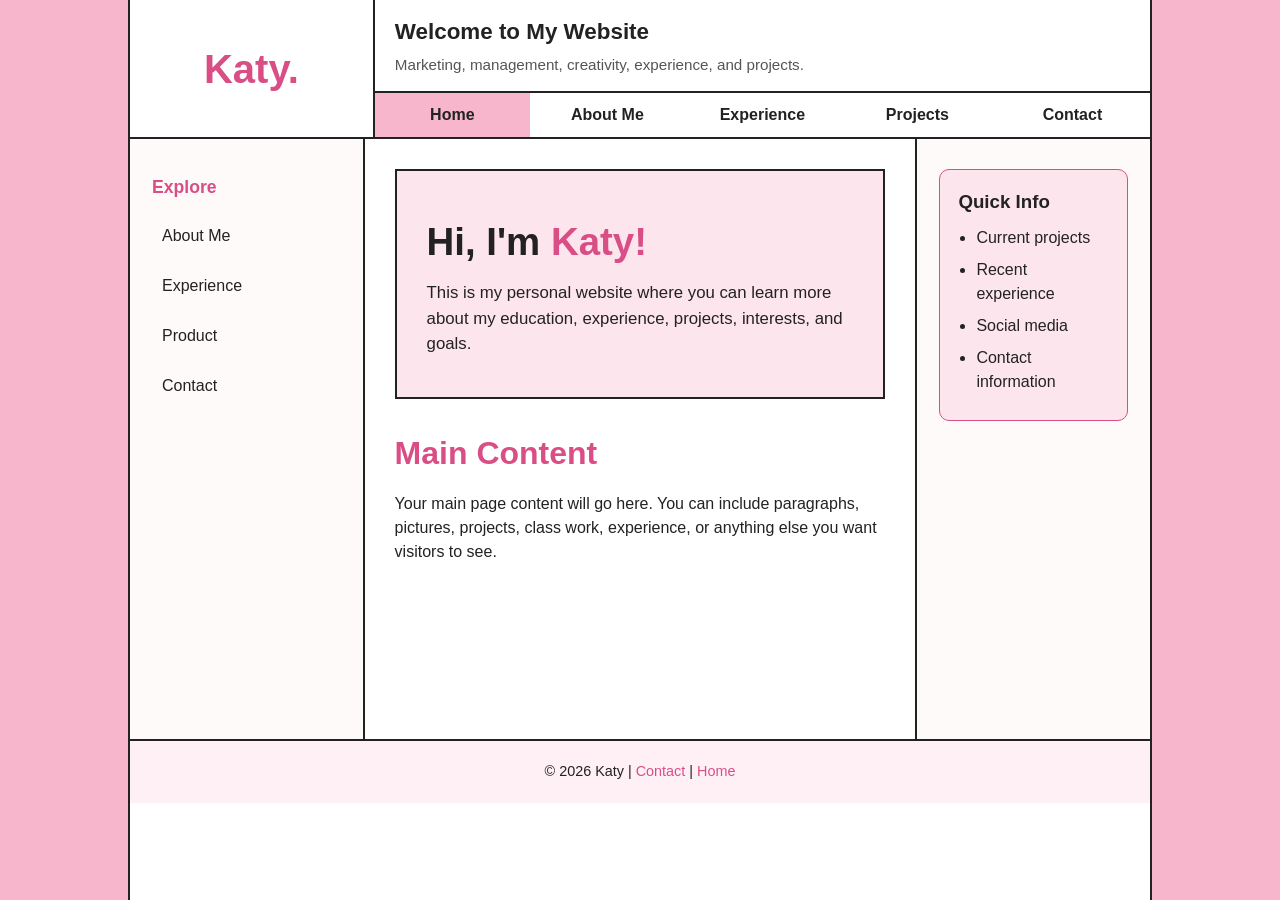
==== commit 6d163ab0: "Update index.html" ====
--- a/index.html
+++ b/index.html
@@ -118,8 +118,8 @@
                 </li>
 
                 <li>
-                    <a href="projects.html">
-                        Projects
+                    <a href="product.html">
+                        Product
                     </a>
                 </li>
 
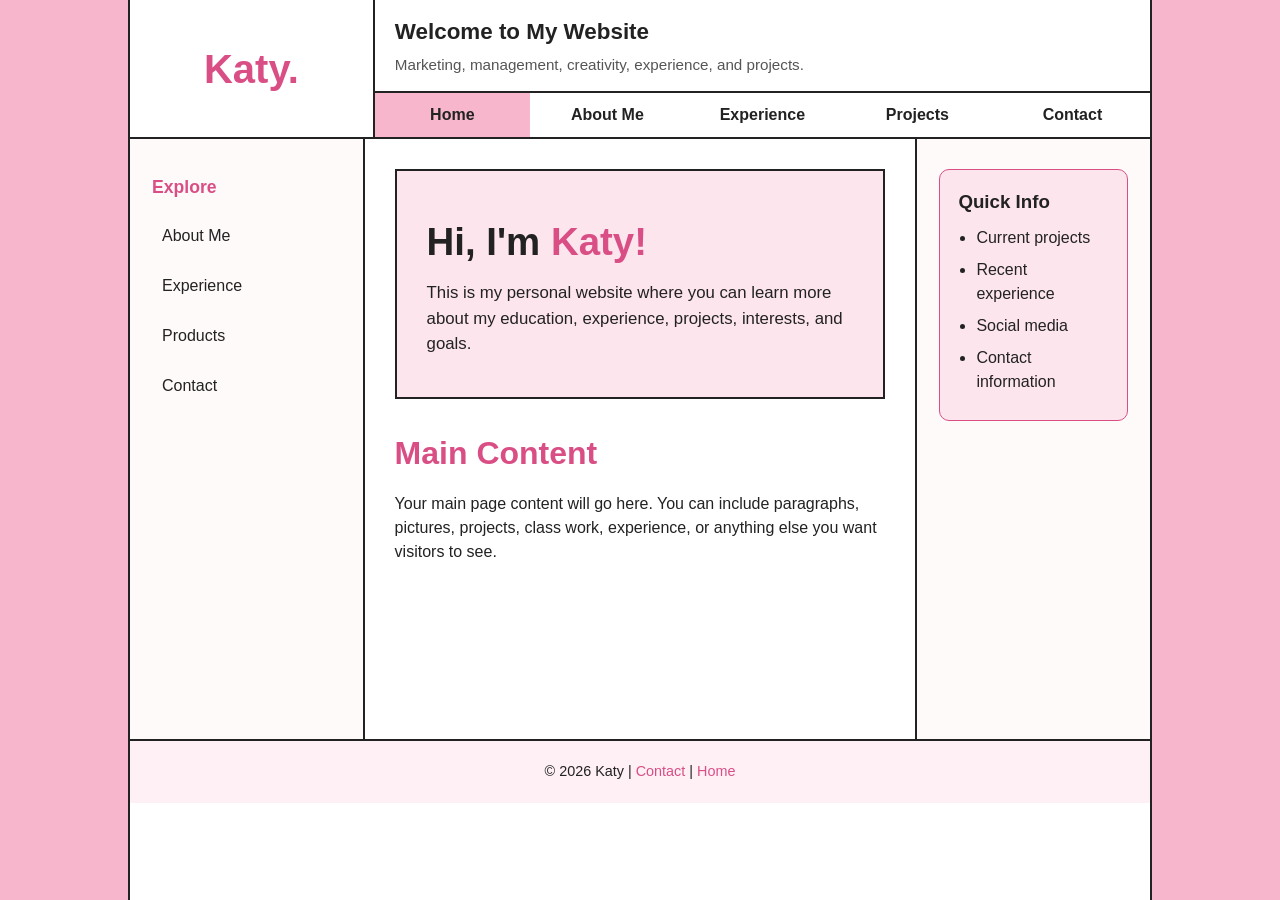
==== commit b81db1dc: "Update index.html" ====
--- a/index.html
+++ b/index.html
@@ -118,8 +118,8 @@
                 </li>
 
                 <li>
-                    <a href="product.html">
-                        Product
+                    <a href="products.html">
+                        Products
                     </a>
                 </li>
 
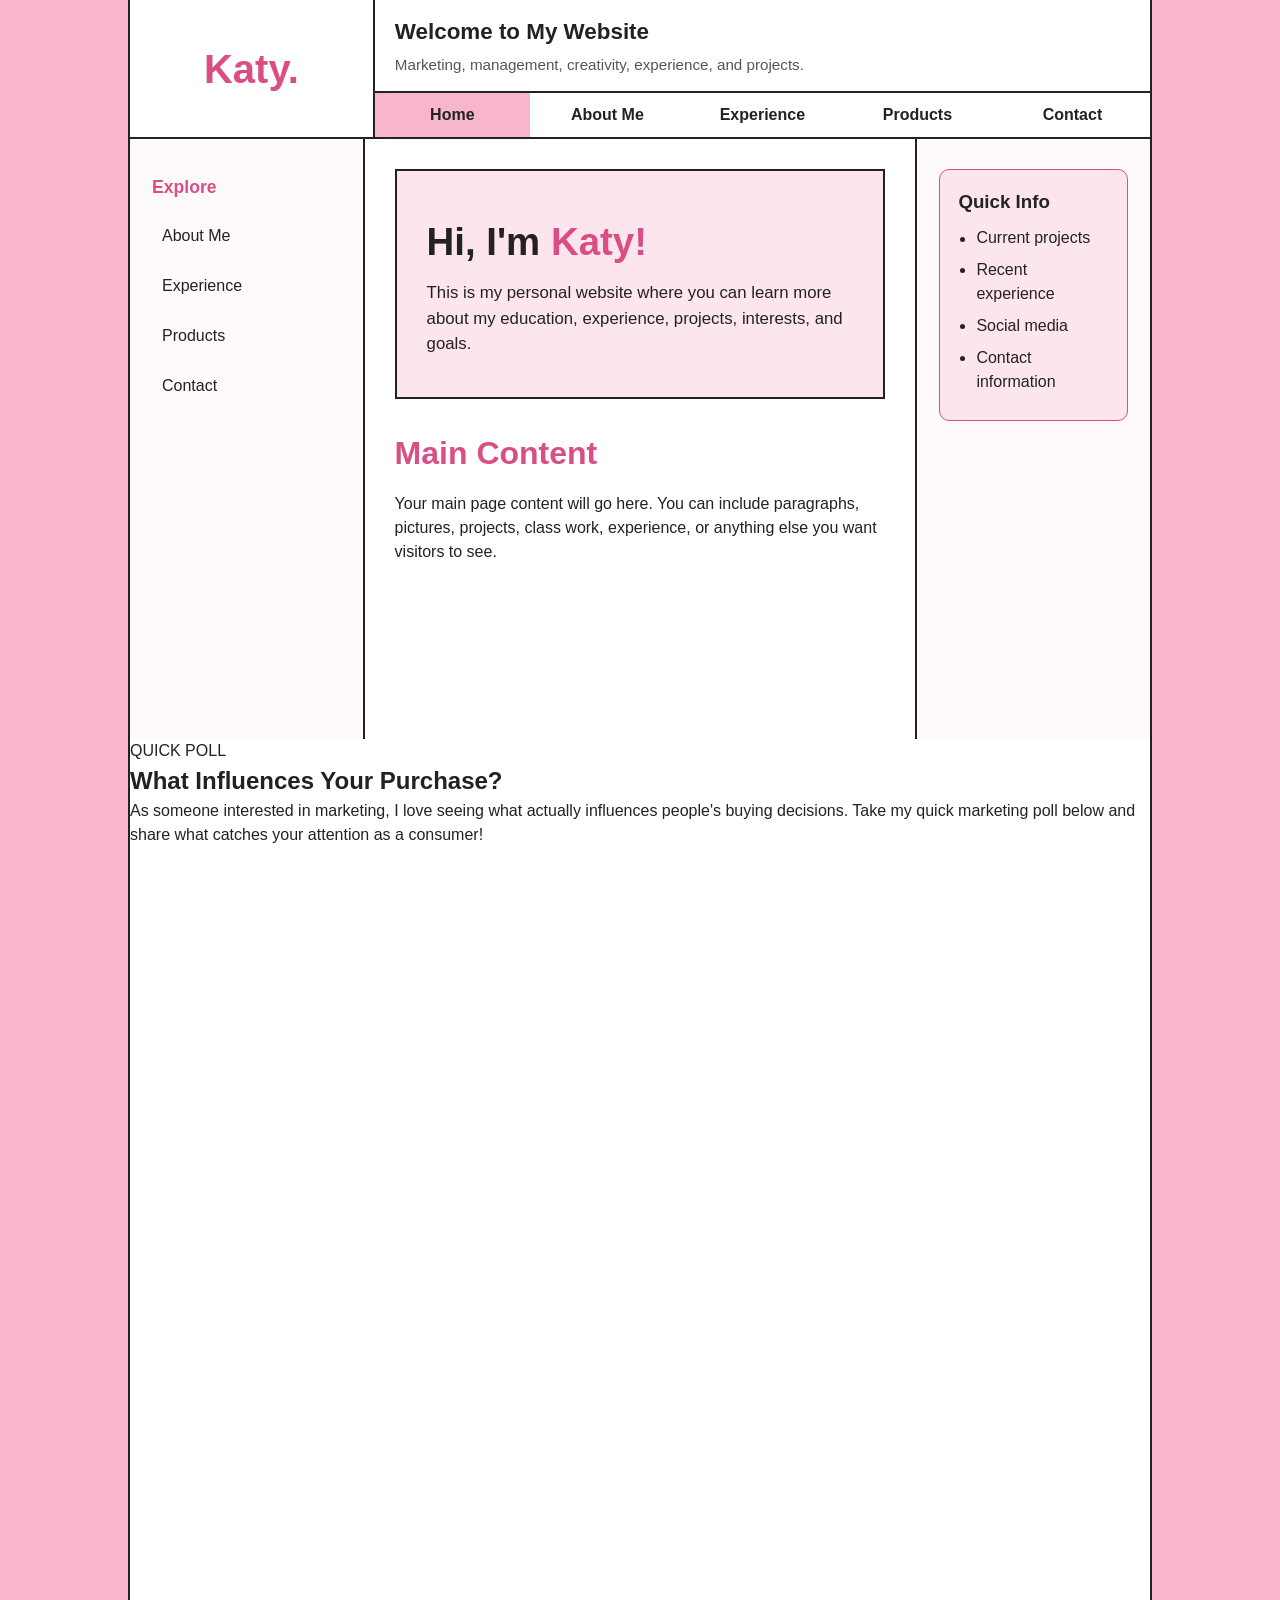
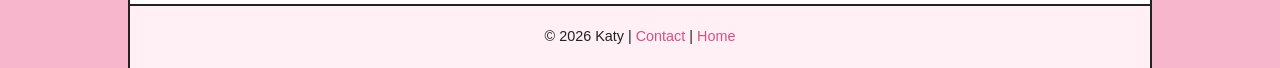
==== commit ed0d8ec9: "Update index.html" ====
--- a/index.html
+++ b/index.html
@@ -221,7 +221,36 @@
 
     </div>
 
-
+<!-- MARKETING POLL SECTION -->
+<section class="marketing-poll">
+
+    <div class="poll-heading">
+        <p class="poll-label">QUICK POLL</p>
+
+        <h2>What Influences Your Purchase?</h2>
+
+        <p class="poll-description">
+            As someone interested in marketing, I love seeing what actually
+            influences people's buying decisions. Take my quick marketing poll
+            below and share what catches your attention as a consumer!
+        </p>
+    </div>
+
+    <div class="google-form-container">
+
+        <iframe
+            src="https://docs.google.com/forms/d/e/1FAIpQLSenfZ7IkUsinyCpGMjhfkNqtXx6ptcA4TYuKnOBtgmuSCT4TQ/viewform?usp=publish-editor"
+            width="100%"
+            height="750"
+            frameborder="0"
+            marginheight="0"
+            marginwidth="0">
+            Loading…
+        </iframe>
+
+    </div>
+
+</section>
 
     <!-- FOOTER -->
 
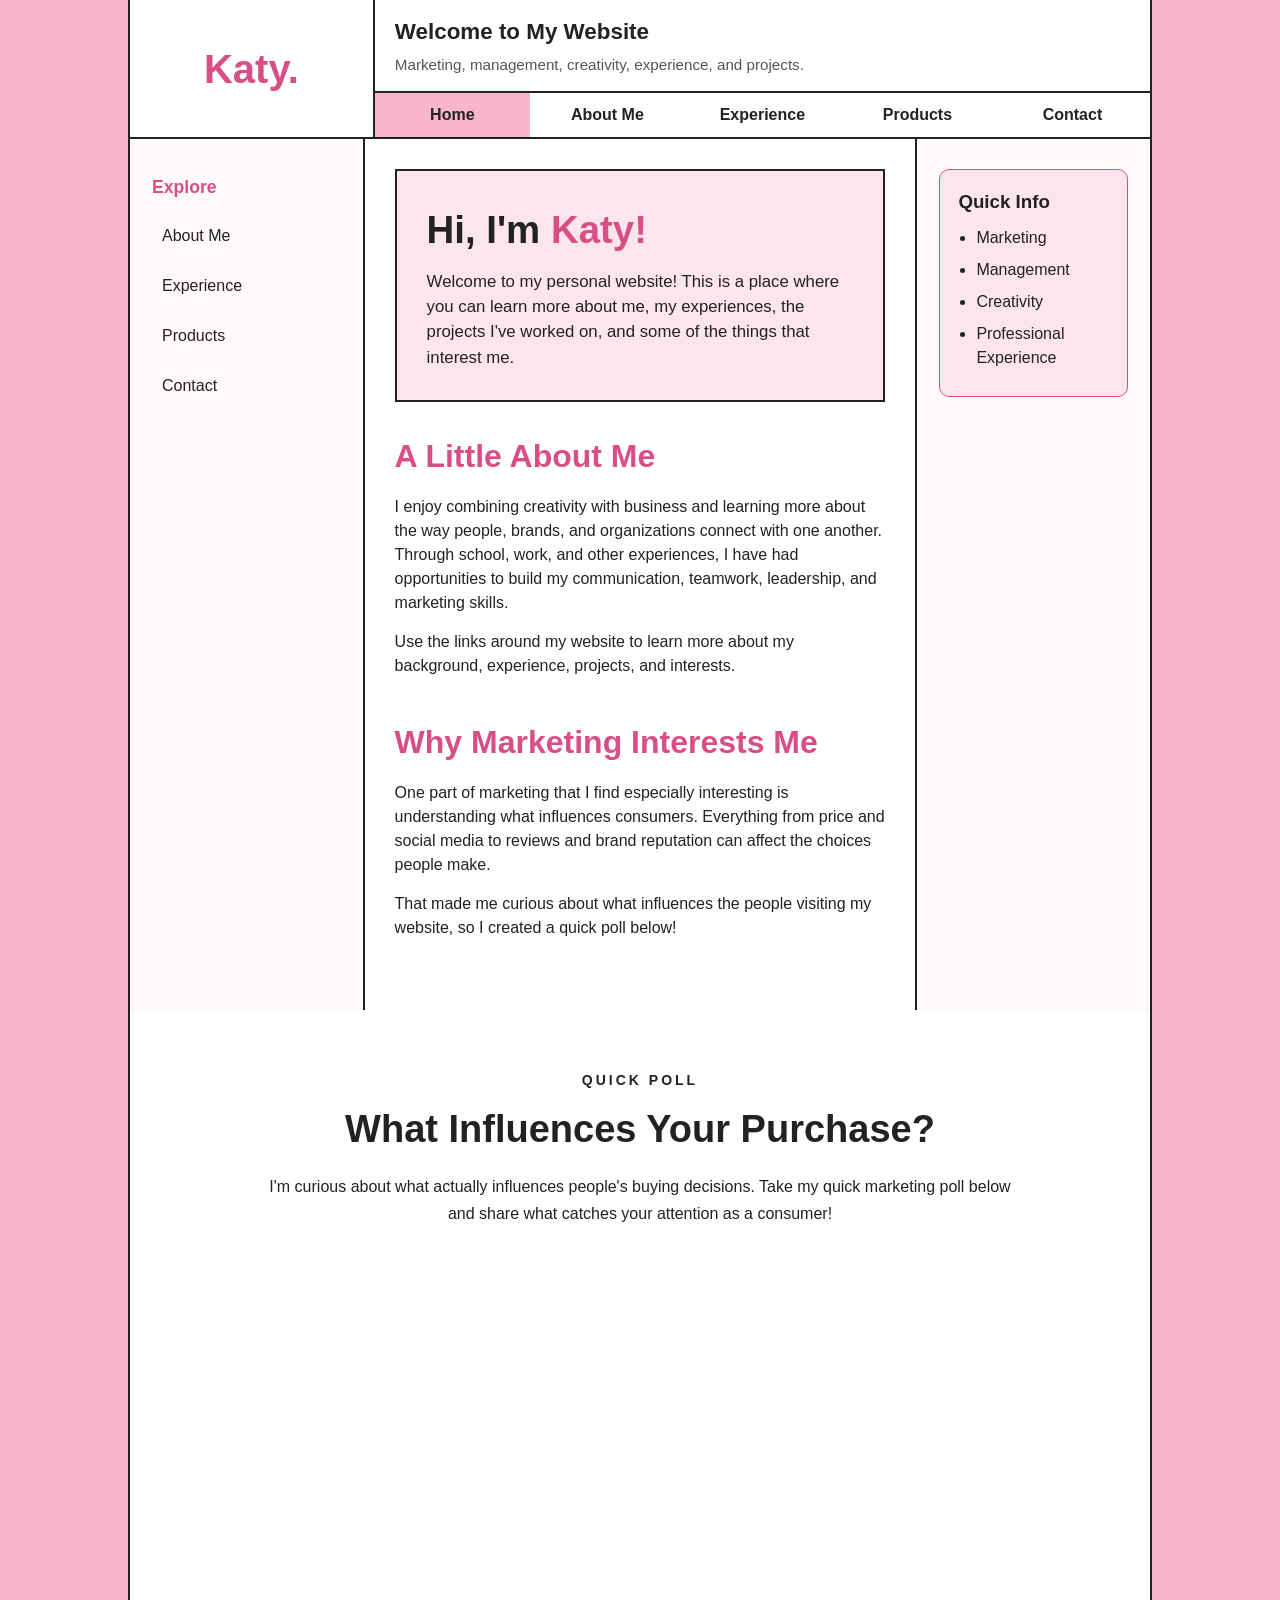
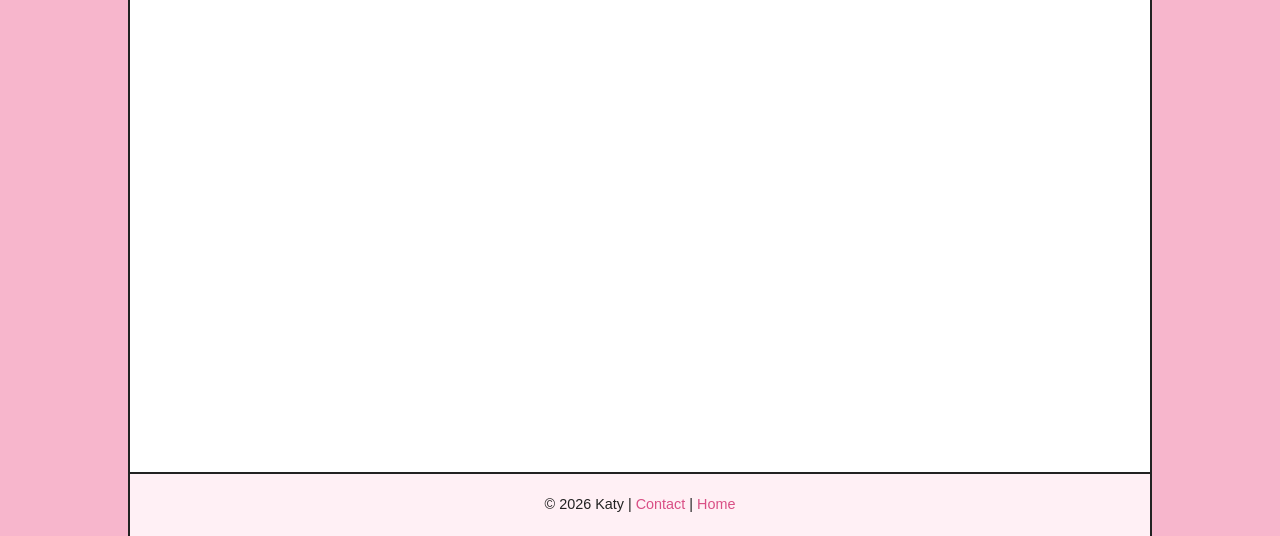
==== commit ae17d416: "Update index.html" ====
--- a/index.html
+++ b/index.html
@@ -23,14 +23,17 @@
 
 <body>
 
-
 <div class="site-wrapper">
 
 
-    <!-- HEADER -->
+    <!-- ========================================
+         HEADER
+    ========================================= -->
 
     <header class="site-header">
 
+
+        <!-- LOGO -->
 
         <div class="logo-area">
 
@@ -42,6 +45,7 @@
             <button
                 class="menu-toggle"
                 id="menu-toggle"
+                aria-label="Open navigation menu"
             >
                 ☰
             </button>
@@ -49,6 +53,8 @@
         </div>
 
 
+
+        <!-- HEADER CONTENT -->
 
         <div class="header-right">
 
@@ -73,7 +79,7 @@
 
 
 
-            <!-- JS CREATES NAV HERE -->
+            <!-- NAVIGATION CREATED BY navigation.js -->
 
             <nav
                 class="primary-nav"
@@ -89,12 +95,14 @@
 
 
 
-    <!-- MAIN 3-COLUMN LAYOUT -->
+    <!-- ========================================
+         MAIN 3-COLUMN AREA
+    ========================================= -->
 
     <div class="page-layout">
 
 
-        <!-- LEFT NAVIGATION -->
+        <!-- LEFT SIDEBAR -->
 
         <aside class="left-sidebar">
 
@@ -140,6 +148,8 @@
         <main class="main-content">
 
 
+            <!-- HERO -->
+
             <section class="hero">
 
                 <h1>
@@ -148,31 +158,63 @@
                 </h1>
 
                 <p>
-                    This is my personal website
-                    where you can learn more
-                    about my education,
-                    experience, projects,
-                    interests, and goals.
+                    Welcome to my personal website! This is a place
+                    where you can learn more about me, my experiences,
+                    the projects I've worked on, and some of the things
+                    that interest me.
                 </p>
 
             </section>
 
 
 
+            <!-- ABOUT PREVIEW -->
+
             <section class="content-section">
 
                 <h2>
-                    Main Content
+                    A Little About Me
                 </h2>
 
                 <p>
-                    Your main page content will
-                    go here. You can include
-                    paragraphs, pictures,
-                    projects, class work,
-                    experience, or anything
-                    else you want visitors to
-                    see.
+                    I enjoy combining creativity with business and
+                    learning more about the way people, brands, and
+                    organizations connect with one another. Through
+                    school, work, and other experiences, I have had
+                    opportunities to build my communication,
+                    teamwork, leadership, and marketing skills.
+                </p>
+
+                <p>
+                    Use the links around my website to learn more
+                    about my background, experience, projects, and
+                    interests.
+                </p>
+
+            </section>
+
+
+
+            <!-- MARKETING INTRO -->
+
+            <section class="content-section">
+
+                <h2>
+                    Why Marketing Interests Me
+                </h2>
+
+                <p>
+                    One part of marketing that I find especially
+                    interesting is understanding what influences
+                    consumers. Everything from price and social media
+                    to reviews and brand reputation can affect the
+                    choices people make.
+                </p>
+
+                <p>
+                    That made me curious about what influences the
+                    people visiting my website, so I created a quick
+                    poll below!
                 </p>
 
             </section>
@@ -196,19 +238,19 @@
                 <ul>
 
                     <li>
-                        Current projects
+                        Marketing
                     </li>
 
                     <li>
-                        Recent experience
+                        Management
                     </li>
 
                     <li>
-                        Social media
+                        Creativity
                     </li>
 
                     <li>
-                        Contact information
+                        Professional Experience
                     </li>
 
                 </ul>
@@ -221,38 +263,63 @@
 
     </div>
 
-<!-- MARKETING POLL SECTION -->
-<section class="marketing-poll">
-
-    <div class="poll-heading">
-        <p class="poll-label">QUICK POLL</p>
-
-        <h2>What Influences Your Purchase?</h2>
-
-        <p class="poll-description">
-            As someone interested in marketing, I love seeing what actually
-            influences people's buying decisions. Take my quick marketing poll
-            below and share what catches your attention as a consumer!
-        </p>
-    </div>
-
-    <div class="google-form-container">
-
-        <iframe
-            src="https://docs.google.com/forms/d/e/1FAIpQLSenfZ7IkUsinyCpGMjhfkNqtXx6ptcA4TYuKnOBtgmuSCT4TQ/viewform?usp=publish-editor"
-            width="100%"
-            height="750"
-            frameborder="0"
-            marginheight="0"
-            marginwidth="0">
-            Loading…
-        </iframe>
-
-    </div>
-
-</section>
-
-    <!-- FOOTER -->
+
+
+    <!-- ========================================
+         MARKETING POLL
+    ========================================= -->
+
+    <section class="marketing-poll">
+
+
+        <div class="poll-heading">
+
+            <p class="poll-label">
+                QUICK POLL
+            </p>
+
+
+            <h2>
+                What Influences Your Purchase?
+            </h2>
+
+
+            <p class="poll-description">
+                I'm curious about what actually influences people's
+                buying decisions. Take my quick marketing poll below
+                and share what catches your attention as a consumer!
+            </p>
+
+        </div>
+
+
+
+        <!-- GOOGLE FORM -->
+
+        <div class="google-form-container">
+
+            <iframe
+                src="https://docs.google.com/forms/d/e/1FAIpQLSenfZ7IkUsinyCpGMjhfkNqtXx6ptcA4TYuKnOBtgmuSCT4TQ/viewform?embedded=true"
+                width="100%"
+                height="750"
+                frameborder="0"
+                marginheight="0"
+                marginwidth="0"
+                title="What Influences Your Purchase Marketing Poll"
+            >
+                Loading…
+            </iframe>
+
+        </div>
+
+
+    </section>
+
+
+
+    <!-- ========================================
+         FOOTER
+    ========================================= -->
 
     <footer class="site-footer">
 
@@ -263,11 +330,13 @@
             Katy
 
             |
+
             <a href="contact.html">
                 Contact
             </a>
 
             |
+
             <a href="index.html">
                 Home
             </a>
@@ -280,8 +349,14 @@
 </div>
 
 
+
+<!-- NAVIGATION JAVASCRIPT -->
+
 <script src="navigation.js"></script>
 
+
+
+<!-- AUTOMATIC COPYRIGHT YEAR -->
 
 <script>
 
--- a/style.css
+++ b/style.css
@@ -574,3 +574,68 @@
     }
 
 }
+/* ========================================
+   MARKETING POLL
+======================================== */
+
+.marketing-poll {
+    width: 100%;
+    padding: 60px 40px;
+    text-align: center;
+    box-sizing: border-box;
+}
+
+.poll-heading {
+    max-width: 750px;
+    margin: 0 auto 35px auto;
+}
+
+.poll-label {
+    font-size: 14px;
+    font-weight: bold;
+    letter-spacing: 3px;
+    text-transform: uppercase;
+    margin-bottom: 10px;
+}
+
+.poll-heading h2 {
+    font-size: 38px;
+    margin: 0 0 15px 0;
+}
+
+.poll-description {
+    font-size: 16px;
+    line-height: 1.7;
+    margin: 0 auto;
+}
+
+.google-form-container {
+    width: 90%;
+    max-width: 850px;
+    margin: 0 auto;
+    overflow: hidden;
+    border-radius: 15px;
+}
+
+.google-form-container iframe {
+    display: block;
+    width: 100%;
+    min-height: 750px;
+    border: none;
+}
+
+/* MOBILE */
+@media screen and (max-width: 768px) {
+
+    .marketing-poll {
+        padding: 40px 20px;
+    }
+
+    .poll-heading h2 {
+        font-size: 30px;
+    }
+
+    .google-form-container {
+        width: 100%;
+    }
+}
